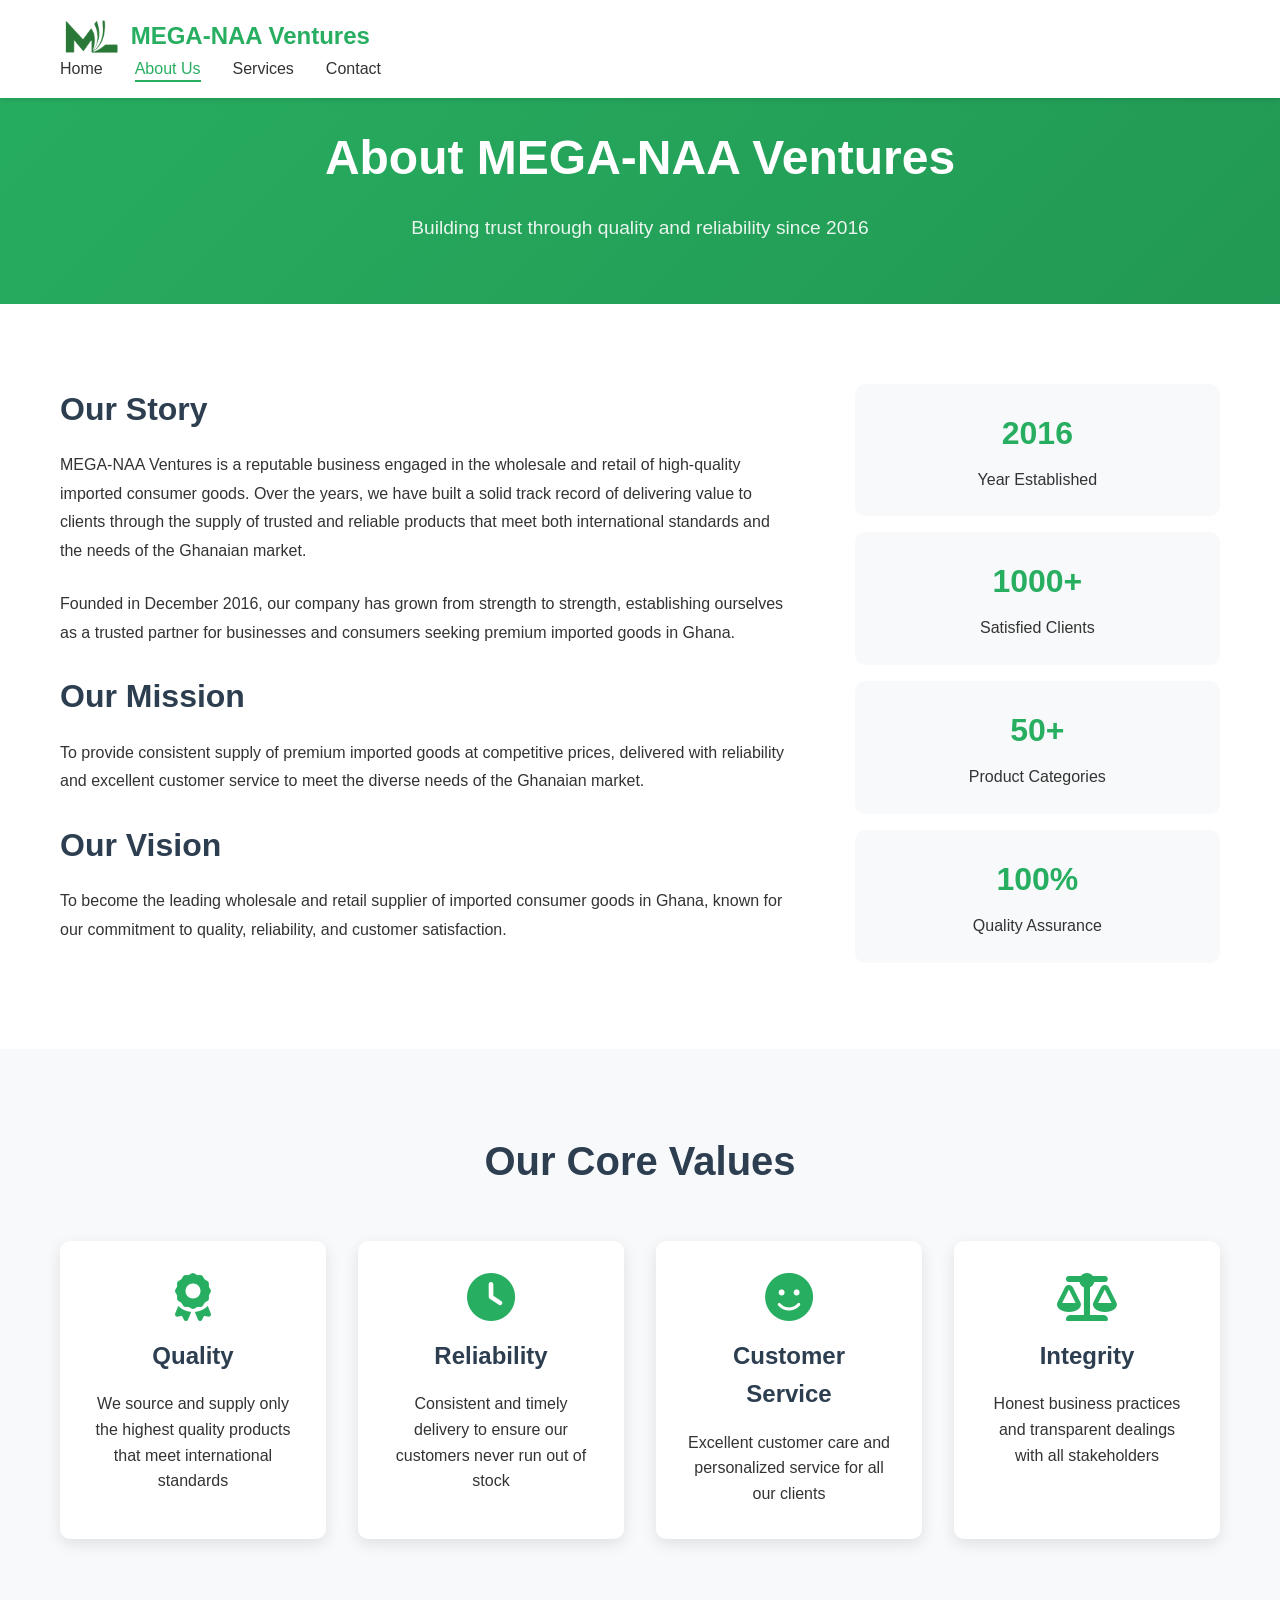
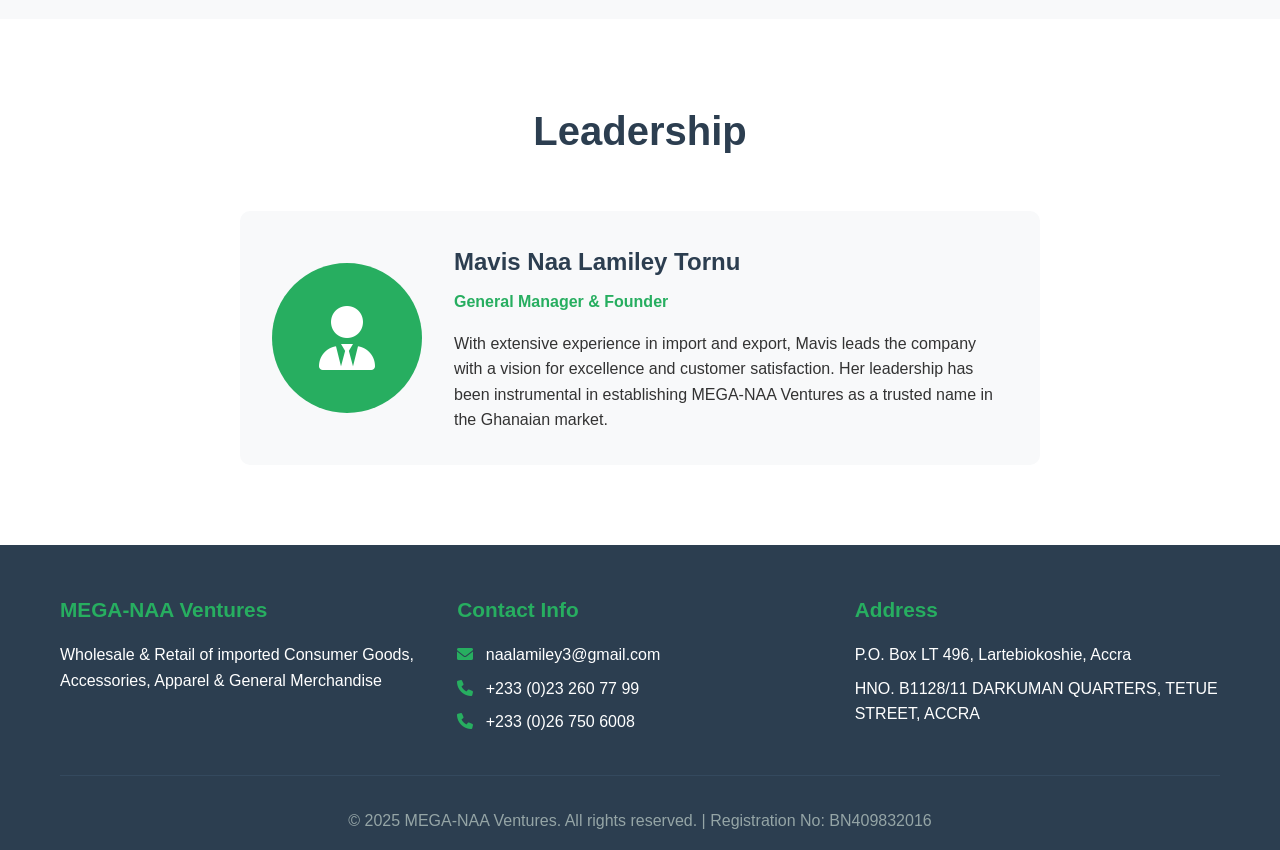
==== about.html @ e74fa1d3 "First commit" ====
<!DOCTYPE html>
<html lang="en">
<head>
    <meta charset="UTF-8">
    <meta name="viewport" content="width=device-width, initial-scale=1.0">
    <title>About Us - MEGA-NAA Ventures</title>
    <link rel="stylesheet" href="css/style.css">
    <link href="https://cdnjs.cloudflare.com/ajax/libs/font-awesome/6.0.0/css/all.min.css" rel="stylesheet">
</head>
<body>
    <header>
        <nav class="navbar">
            <div class="container">
                <div class="nav-brand">
                    <img src="assets/logo.png" alt="MEGA-NAA Ventures" class="logo">
                    <span class="brand-name">MEGA-NAA Ventures</span>
                </div>
                <ul class="nav-menu">
                    <li><a href="index.html">Home</a></li>
                    <li><a href="about.html" class="active">About Us</a></li>
                    <li><a href="services.html">Services</a></li>
                    <li><a href="contact.html">Contact</a></li>
                </ul>
                <div class="hamburger">
                    <span></span>
                    <span></span>
                    <span></span>
                </div>
            </div>
        </nav>
    </header>

    <main>
        <section class="page-header">
            <div class="container">
                <h1>About MEGA-NAA Ventures</h1>
                <p>Building trust through quality and reliability since 2016</p>
            </div>
        </section>

        <section class="about-content">
            <div class="container">
                <div class="about-grid">
                    <div class="about-text">
                        <h2>Our Story</h2>
                        <p>MEGA-NAA Ventures is a reputable business engaged in the wholesale and retail of high-quality imported consumer goods. Over the years, we have built a solid track record of delivering value to clients through the supply of trusted and reliable products that meet both international standards and the needs of the Ghanaian market.</p>
                        
                        <p>Founded in December 2016, our company has grown from strength to strength, establishing ourselves as a trusted partner for businesses and consumers seeking premium imported goods in Ghana.</p>

                        <h2>Our Mission</h2>
                        <p>To provide consistent supply of premium imported goods at competitive prices, delivered with reliability and excellent customer service to meet the diverse needs of the Ghanaian market.</p>

                        <h2>Our Vision</h2>
                        <p>To become the leading wholesale and retail supplier of imported consumer goods in Ghana, known for our commitment to quality, reliability, and customer satisfaction.</p>
                    </div>
                    
                    <div class="about-stats">
                        <div class="stat-card">
                            <h3>2016</h3>
                            <p>Year Established</p>
                        </div>
                        <div class="stat-card">
                            <h3>1000+</h3>
                            <p>Satisfied Clients</p>
                        </div>
                        <div class="stat-card">
                            <h3>50+</h3>
                            <p>Product Categories</p>
                        </div>
                        <div class="stat-card">
                            <h3>100%</h3>
                            <p>Quality Assurance</p>
                        </div>
                    </div>
                </div>
            </div>
        </section>

        <section class="values">
            <div class="container">
                <h2>Our Core Values</h2>
                <div class="values-grid">
                    <div class="value-card">
                        <i class="fas fa-award"></i>
                        <h3>Quality</h3>
                        <p>We source and supply only the highest quality products that meet international standards</p>
                    </div>
                    <div class="value-card">
                        <i class="fas fa-clock"></i>
                        <h3>Reliability</h3>
                        <p>Consistent and timely delivery to ensure our customers never run out of stock</p>
                    </div>
                    <div class="value-card">
                        <i class="fas fa-smile"></i>
                        <h3>Customer Service</h3>
                        <p>Excellent customer care and personalized service for all our clients</p>
                    </div>
                    <div class="value-card">
                        <i class="fas fa-balance-scale"></i>
                        <h3>Integrity</h3>
                        <p>Honest business practices and transparent dealings with all stakeholders</p>
                    </div>
                </div>
            </div>
        </section>

        <section class="leadership">
            <div class="container">
                <h2>Leadership</h2>
                <div class="leadership-card">
                    <div class="leader-image">
                        <i class="fas fa-user-tie"></i>
                    </div>
                    <div class="leader-info">
                        <h3>Mavis Naa Lamiley Tornu</h3>
                        <p class="position">General Manager & Founder</p>
                        <p>With extensive experience in import and export, Mavis leads the company with a vision for excellence and customer satisfaction. Her leadership has been instrumental in establishing MEGA-NAA Ventures as a trusted name in the Ghanaian market.</p>
                    </div>
                </div>
            </div>
        </section>
    </main>

    <footer>
        <div class="container">
            <div class="footer-content">
                <div class="footer-section">
                    <h3>MEGA-NAA Ventures</h3>
                    <p>Wholesale & Retail of imported Consumer Goods, Accessories, Apparel & General Merchandise</p>
                </div>
                <div class="footer-section">
                    <h3>Contact Info</h3>
                    <p><i class="fas fa-envelope"></i> naalamiley3@gmail.com</p>
                    <p><i class="fas fa-phone"></i> +233 (0)23 260 77 99</p>
                    <p><i class="fas fa-phone"></i> +233 (0)26 750 6008</p>
                </div>
                <div class="footer-section">
                    <h3>Address</h3>
                    <p>P.O. Box LT 496, Lartebiokoshie, Accra</p>
                    <p>HNO. B1128/11 DARKUMAN QUARTERS, TETUE STREET, ACCRA</p>
                </div>
            </div>
            <div class="footer-bottom">
                <p>&copy; 2025 MEGA-NAA Ventures. All rights reserved. | Registration No: BN409832016</p>
            </div>
        </div>
    </footer>

    <script src="js/script.js"></script>
</body>
</html>
---- css/style.css ----
/* Reset and Base Styles */
* {
    margin: 0;
    padding: 0;
    box-sizing: border-box;
}

body {
    font-family: 'Segoe UI', Tahoma, Geneva, Verdana, sans-serif;
    line-height: 1.6;
    color: #333;
    background-color: #f8f9fa;
}

.container {
    max-width: 1200px;
    margin: 0 auto;
    padding: 0 20px;
}

/* Header and Navigation */
header {
    background: #fff;
    box-shadow: 0 2px 5px rgba(0,0,0,0.1);
    position: fixed;
    width: 100%;
    top: 0;
    z-index: 1000;
}

.navbar {
    padding: 1rem 0;
}

.nav-brand {
    display: flex;
    align-items: center;
    gap: 10px;
}

.logo {
    height: 40px;
    width: auto;
}

.brand-name {
    font-size: 1.5rem;
    font-weight: bold;
    color: #27ae60;
}

.nav-menu {
    display: flex;
    list-style: none;
    gap: 2rem;
    align-items: center;
}

.nav-menu a {
    text-decoration: none;
    color: #333;
    font-weight: 500;
    transition: color 0.3s;
    position: relative;
}

.nav-menu a:hover,
.nav-menu a.active {
    color: #27ae60;
}

.nav-menu a.active::after {
    content: '';
    position: absolute;
    bottom: -5px;
    left: 0;
    width: 100%;
    height: 2px;
    background: #27ae60;
}

.hamburger {
    display: none;
    flex-direction: column;
    cursor: pointer;
}

.hamburger span {
    width: 25px;
    height: 3px;
    background: #333;
    margin: 3px 0;
    transition: 0.3s;
}

/* Hero Section */
.hero {
    background: linear-gradient(135deg, #27ae60 0%, #229954 100%);
    color: white;
    padding: 120px 0 80px;
    text-align: center;
}

.hero h1 {
    font-size: 3rem;
    margin-bottom: 1rem;
    animation: fadeInUp 1s ease-out;
}

.hero p {
    font-size: 1.2rem;
    margin-bottom: 2rem;
    animation: fadeInUp 1s ease-out 0.2s;
    opacity: 0;
    animation-fill-mode: forwards;
}

.hero-buttons {
    display: flex;
    gap: 1rem;
    justify-content: center;
    animation: fadeInUp 1s ease-out 0.4s;
    opacity: 0;
    animation-fill-mode: forwards;
}

/* Buttons */
.btn {
    padding: 12px 24px;
    border: none;
    border-radius: 50px;
    text-decoration: none;
    font-weight: 600;
    cursor: pointer;
    transition: all 0.3s;
    display: inline-block;
}

.btn-primary {
    background: #27ae60;
    color: white;
}

.btn-primary:hover {
    background: #229954;
    transform: translateY(-2px);
    box-shadow: 0 5px 15px rgba(39, 174, 96, 0.3);
}

.btn-secondary {
    background: transparent;
    color: white;
    border: 2px solid white;
}

.btn-secondary:hover {
    background: white;
    color: #333;
    transform: translateY(-2px);
}

.btn-outline {
    background: transparent;
    color: #27ae60;
    border: 2px solid #27ae60;
}

.btn-outline:hover {
    background: #27ae60;
    color: white;
}

.btn-large {
    padding: 15px 30px;
    font-size: 1.1rem;
}

/* Features Section */
.features {
    padding: 80px 0;
    background: white;
}

.features h2 {
    text-align: center;
    font-size: 2.5rem;
    margin-bottom: 3rem;
    color: #2c3e50;
}

.features-grid {
    display: grid;
    grid-template-columns: repeat(auto-fit, minmax(250px, 1fr));
    gap: 2rem;
}

.feature-card {
    text-align: center;
    padding: 2rem;
    border-radius: 10px;
    background: #f8f9fa;
    transition: transform 0.3s;
}

.feature-card:hover {
    transform: translateY(-10px);
}

.feature-card i {
    font-size: 3rem;
    color: #27ae60;
    margin-bottom: 1rem;
}

.feature-card h3 {
    font-size: 1.5rem;
    margin-bottom: 1rem;
    color: #2c3e50;
}

/* Products Section */
.products {
    padding: 80px 0;
    background: #f8f9fa;
}

.products h2 {
    text-align: center;
    font-size: 2.5rem;
    margin-bottom: 3rem;
    color: #2c3e50;
}

.products-grid {
    display: grid;
    grid-template-columns: repeat(auto-fit, minmax(300px, 1fr));
    gap: 2rem;
}

.product-card {
    background: white;
    border-radius: 10px;
    padding: 2rem;
    text-align: center;
    box-shadow: 0 5px 15px rgba(0,0,0,0.1);
    transition: transform 0.3s;
}

.product-card:hover {
    transform: translateY(-5px);
}

.product-image {
    height: 100px;
    display: flex;
    align-items: center;
    justify-content: center;
    margin-bottom: 1rem;
}

.product-image i {
    font-size: 4rem;
    color: #27ae60;
}

.product-card h3 {
    font-size: 1.5rem;
    margin-bottom: 1rem;
    color: #2c3e50;
}

/* CTA Section */
.cta {
    background: linear-gradient(135deg, #27ae60 0%, #229954 100%);
    color: white;
    padding: 80px 0;
    text-align: center;
}

.cta h2 {
    font-size: 2.5rem;
    margin-bottom: 1rem;
}

.cta p {
    font-size: 1.2rem;
    margin-bottom: 2rem;
}

/* Page Header */
.page-header {
    background: linear-gradient(135deg, #27ae60 0%, #229954 100%);
    color: white;
    padding: 120px 0 60px;
    text-align: center;
}

.page-header h1 {
    font-size: 3rem;
    margin-bottom: 1rem;
}

.page-header p {
    font-size: 1.2rem;
    opacity: 0.9;
}

/* About Page */
.about-content {
    padding: 80px 0;
    background: white;
}

.about-grid {
    display: grid;
    grid-template-columns: 2fr 1fr;
    gap: 4rem;
    align-items: start;
}

.about-text h2 {
    font-size: 2rem;
    margin-bottom: 1rem;
    color: #2c3e50;
}

.about-text p {
    margin-bottom: 1.5rem;
    line-height: 1.8;
}

.about-stats {
    display: grid;
    grid-template-columns: 1fr;
    gap: 1rem;
}

.stat-card {
    background: #f8f9fa;
    padding: 1.5rem;
    border-radius: 10px;
    text-align: center;
}

.stat-card h3 {
    font-size: 2rem;
    color: #27ae60;
    margin-bottom: 0.5rem;
}

/* Values Section */
.values {
    padding: 80px 0;
    background: #f8f9fa;
}

.values h2 {
    text-align: center;
    font-size: 2.5rem;
    margin-bottom: 3rem;
    color: #2c3e50;
}

.values-grid {
    display: grid;
    grid-template-columns: repeat(auto-fit, minmax(250px, 1fr));
    gap: 2rem;
}

.value-card {
    background: white;
    padding: 2rem;
    border-radius: 10px;
    text-align: center;
    box-shadow: 0 5px 15px rgba(0,0,0,0.1);
}

.value-card i {
    font-size: 3rem;
    color: #27ae60;
    margin-bottom: 1rem;
}

.value-card h3 {
    font-size: 1.5rem;
    margin-bottom: 1rem;
    color: #2c3e50;
}

/* Leadership Section */
.leadership {
    padding: 80px 0;
    background: white;
}

.leadership h2 {
    text-align: center;
    font-size: 2.5rem;
    margin-bottom: 3rem;
    color: #2c3e50;
}

.leadership-card {
    display: flex;
    gap: 2rem;
    align-items: center;
    max-width: 800px;
    margin: 0 auto;
    background: #f8f9fa;
    padding: 2rem;
    border-radius: 10px;
}

.leader-image {
    width: 150px;
    height: 150px;
    background: #27ae60;
    border-radius: 50%;
    display: flex;
    align-items: center;
    justify-content: center;
    flex-shrink: 0;
}

.leader-image i {
    font-size: 4rem;
    color: white;
}

.leader-info h3 {
    font-size: 1.5rem;
    margin-bottom: 0.5rem;
    color: #2c3e50;
}

.position {
    color: #27ae60;
    font-weight: 600;
    margin-bottom: 1rem;
}

/* Services Page */
.services-content {
    padding: 80px 0;
    background: white;
}

.services-grid {
    display: grid;
    grid-template-columns: repeat(auto-fit, minmax(350px, 1fr));
    gap: 2rem;
}

.service-card {
    background: #f8f9fa;
    padding: 2rem;
    border-radius: 10px;
    transition: transform 0.3s;
}

.service-card:hover {
    transform: translateY(-5px);
}

.service-icon {
    width: 80px;
    height: 80px;
    background: #27ae60;
    border-radius: 50%;
    display: flex;
    align-items: center;
    justify-content: center;
    margin-bottom: 1.5rem;
}

.service-icon i {
    font-size: 2rem;
    color: white;
}

.service-card h3 {
    font-size: 1.5rem;
    margin-bottom: 1rem;
    color: #2c3e50;
}

.service-card ul {
    list-style: none;
    margin-top: 1rem;
}

.service-card ul li {
    padding: 0.5rem 0;
    padding-left: 1.5rem;
    position: relative;
}

.service-card ul li::before {
    content: '✓';
    position: absolute;
    left: 0;
    color: #27ae60;
    font-weight: bold;
}

/* Specialty Products */
.specialty-products {
    padding: 80px 0;
    background: #f8f9fa;
}

.specialty-products h2 {
    text-align: center;
    font-size: 2.5rem;
    margin-bottom: 3rem;
    color: #2c3e50;
}

.products-showcase {
    display: grid;
    grid-template-columns: repeat(auto-fit, minmax(250px, 1fr));
    gap: 2rem;
}

.product-category {
    background: white;
    padding: 2rem;
    border-radius: 10px;
    text-align: center;
    box-shadow: 0 5px 15px rgba(0,0,0,0.1);
}

.category-icon {
    width: 80px;
    height: 80px;
    background: #27ae60;
    border-radius: 50%;
    display: flex;
    align-items: center;
    justify-content: center;
    margin: 0 auto 1.5rem;
}

.category-icon i {
    font-size: 2rem;
    color: white;
}

.product-category h3 {
    font-size: 1.5rem;
    margin-bottom: 1rem;
    color: #2c3e50;
}

/* Industries Section */
.industries {
    padding: 80px 0;
    background: white;
}

.industries h2 {
    text-align: center;
    font-size: 2.5rem;
    margin-bottom: 3rem;
    color: #2c3e50;
}

.industries-grid {
    display: grid;
    grid-template-columns: repeat(auto-fit, minmax(200px, 1fr));
    gap: 2rem;
}

.industry-item {
    text-align: center;
    padding: 2rem;
    background: #f8f9fa;
    border-radius: 10px;
    transition: transform 0.3s;
}

.industry-item:hover {
    transform: translateY(-5px);
}

.industry-item i {
    font-size: 3rem;
    color: #27ae60;
    margin-bottom: 1rem;
}

.industry-item h3 {
    font-size: 1.3rem;
    margin-bottom: 0.5rem;
    color: #2c3e50;
}

/* Contact Page */
.contact-content {
    padding: 80px 0;
    background: white;
}

.contact-grid {
    display: grid;
    grid-template-columns: 1fr 1fr;
    gap: 4rem;
}

.contact-info h2 {
    font-size: 2rem;
    margin-bottom: 1rem;
    color: #2c3e50;
}

.contact-item {
    display: flex;
    gap: 1rem;
    margin-bottom: 2rem;
    align-items: flex-start;
}

.contact-item i {
    font-size: 1.5rem;
    color: #27ae60;
    margin-top: 0.5rem;
    width: 30px;
}

.contact-item h3 {
    font-size: 1.2rem;
    margin-bottom: 0.5rem;
    color: #2c3e50;
}

.contact-form {
    background: #f8f9fa;
    padding: 2rem;
    border-radius: 10px;
}

.contact-form h2 {
    font-size: 2rem;
    margin-bottom: 1.5rem;
    color: #2c3e50;
}

.form-group {
    margin-bottom: 1.5rem;
}

.form-group label {
    display: block;
    margin-bottom: 0.5rem;
    font-weight: 600;
    color: #2c3e50;
}

.form-group input,
.form-group select,
.form-group textarea {
    width: 100%;
    padding: 12px;
    border: 1px solid #ddd;
    border-radius: 5px;
    font-size: 1rem;
    transition: border-color 0.3s;
}

.form-group input:focus,
.form-group select:focus,
.form-group textarea:focus {
    outline: none;
    border-color: #27ae60;
}

.form-group textarea {
    resize: vertical;
}

/* Map Section */
.map-section {
    padding: 80px 0;
    background: #f8f9fa;
}

.map-section h2 {
    text-align: center;
    font-size: 2.5rem;
    margin-bottom: 3rem;
    color: #2c3e50;
}

.map-placeholder {
    text-align: center;
    padding: 3rem;
    background: white;
    border-radius: 10px;
    box-shadow: 0 5px 15px rgba(0,0,0,0.1);
}

.map-placeholder i {
    font-size: 4rem;
    color: #27ae60;
    margin-bottom: 1rem;
}

/* Quick Response Section */
.quick-response {
    padding: 80px 0;
    background: white;
}

.response-card {
    text-align: center;
    max-width: 800px;
    margin: 0 auto;
    padding: 3rem;
    background: linear-gradient(135deg, #667eea 0%, #764ba2 100%);
    color: white;
    border-radius: 15px;
}

.response-card i {
    font-size: 4rem;
    margin-bottom: 1rem;
}

.response-card h2 {
    font-size: 2rem;
    margin-bottom: 1rem;
}

.response-stats {
    display: flex;
    justify-content: center;
    gap: 2rem;
    margin-top: 2rem;
}

.response-stats .stat {
    text-align: center;
}

.response-stats .stat h3 {
    font-size: 2rem;
    margin-bottom: 0.5rem;
}

/* Footer */
footer {
    background: #2c3e50;
    color: white;
    padding: 3rem 0 1rem;
}

.footer-content {
    display: grid;
    grid-template-columns: repeat(auto-fit, minmax(250px, 1fr));
    gap: 2rem;
    margin-bottom: 2rem;
}

.footer-section h3 {
    font-size: 1.3rem;
    margin-bottom: 1rem;
    color: #27ae60;
}

.footer-section p {
    margin-bottom: 0.5rem;
}

.footer-section i {
    margin-right: 0.5rem;
    color: #27ae60;
}

.footer-bottom {
    text-align: center;
    padding-top: 2rem;
    border-top: 1px solid #34495e;
    color: #95a5a6;
}

/* Animations */
@keyframes fadeInUp {
    from {
        opacity: 0;
        transform: translateY(30px);
    }
    to {
        opacity: 1;
        transform: translateY(0);
    }
}

/* Responsive Design */
@media (max-width: 768px) {
    .hamburger {
        display: flex;
    }

    .nav-menu {
        position: fixed;
        left: -100%;
        top: 70px;
        flex-direction: column;
        background-color: white;
        width: 100%;
        text-align: center;
        transition: 0.3s;
        box-shadow: 0 10px 27px rgba(0,0,0,0.05);
        padding: 2rem 0;
    }

    .nav-menu.active {
        left: 0;
    }

    .hamburger.active span:nth-child(2) {
        opacity: 0;
    }

    .hamburger.active span:nth-child(1) {
        transform: translateY(8px) rotate(45deg);
    }

    .hamburger.active span:nth-child(3) {
        transform: translateY(-8px) rotate(-45deg);
    }

    .hero h1 {
        font-size: 2rem;
    }

    .hero p {
        font-size: 1rem;
    }

    .hero-buttons {
        flex-direction: column;
        align-items: center;
    }

    .about-grid {
        grid-template-columns: 1fr;
        gap: 2rem;
    }

    .contact-grid {
        grid-template-columns: 1fr;
        gap: 2rem;
    }

    .leadership-card {
        flex-direction: column;
        text-align: center;
    }

    .services-grid {
        grid-template-columns: 1fr;
    }

    .response-stats {
        flex-direction: column;
        gap: 1rem;
    }

    .page-header h1 {
        font-size: 2rem;
    }

    .features h2,
    .products h2,
    .values h2,
    .leadership h2,
    .specialty-products h2,
    .industries h2,
    .map-section h2 {
        font-size: 2rem;
    }
}

@media (max-width: 480px) {
    .container {
        padding: 0 15px;
    }

    .hero {
        padding: 100px 0 60px;
    }

    .page-header {
        padding: 100px 0 40px;
    }

    .features,
    .products,
    .about-content,
    .values,
    .leadership,
    .services-content,
    .specialty-products,
    .industries,
    .contact-content,
    .map-section,
    .quick-response {
        padding: 60px 0;
    }

    .cta {
        padding: 60px 0;
    }

    .footer-content {
        grid-template-columns: 1fr;
    }
}
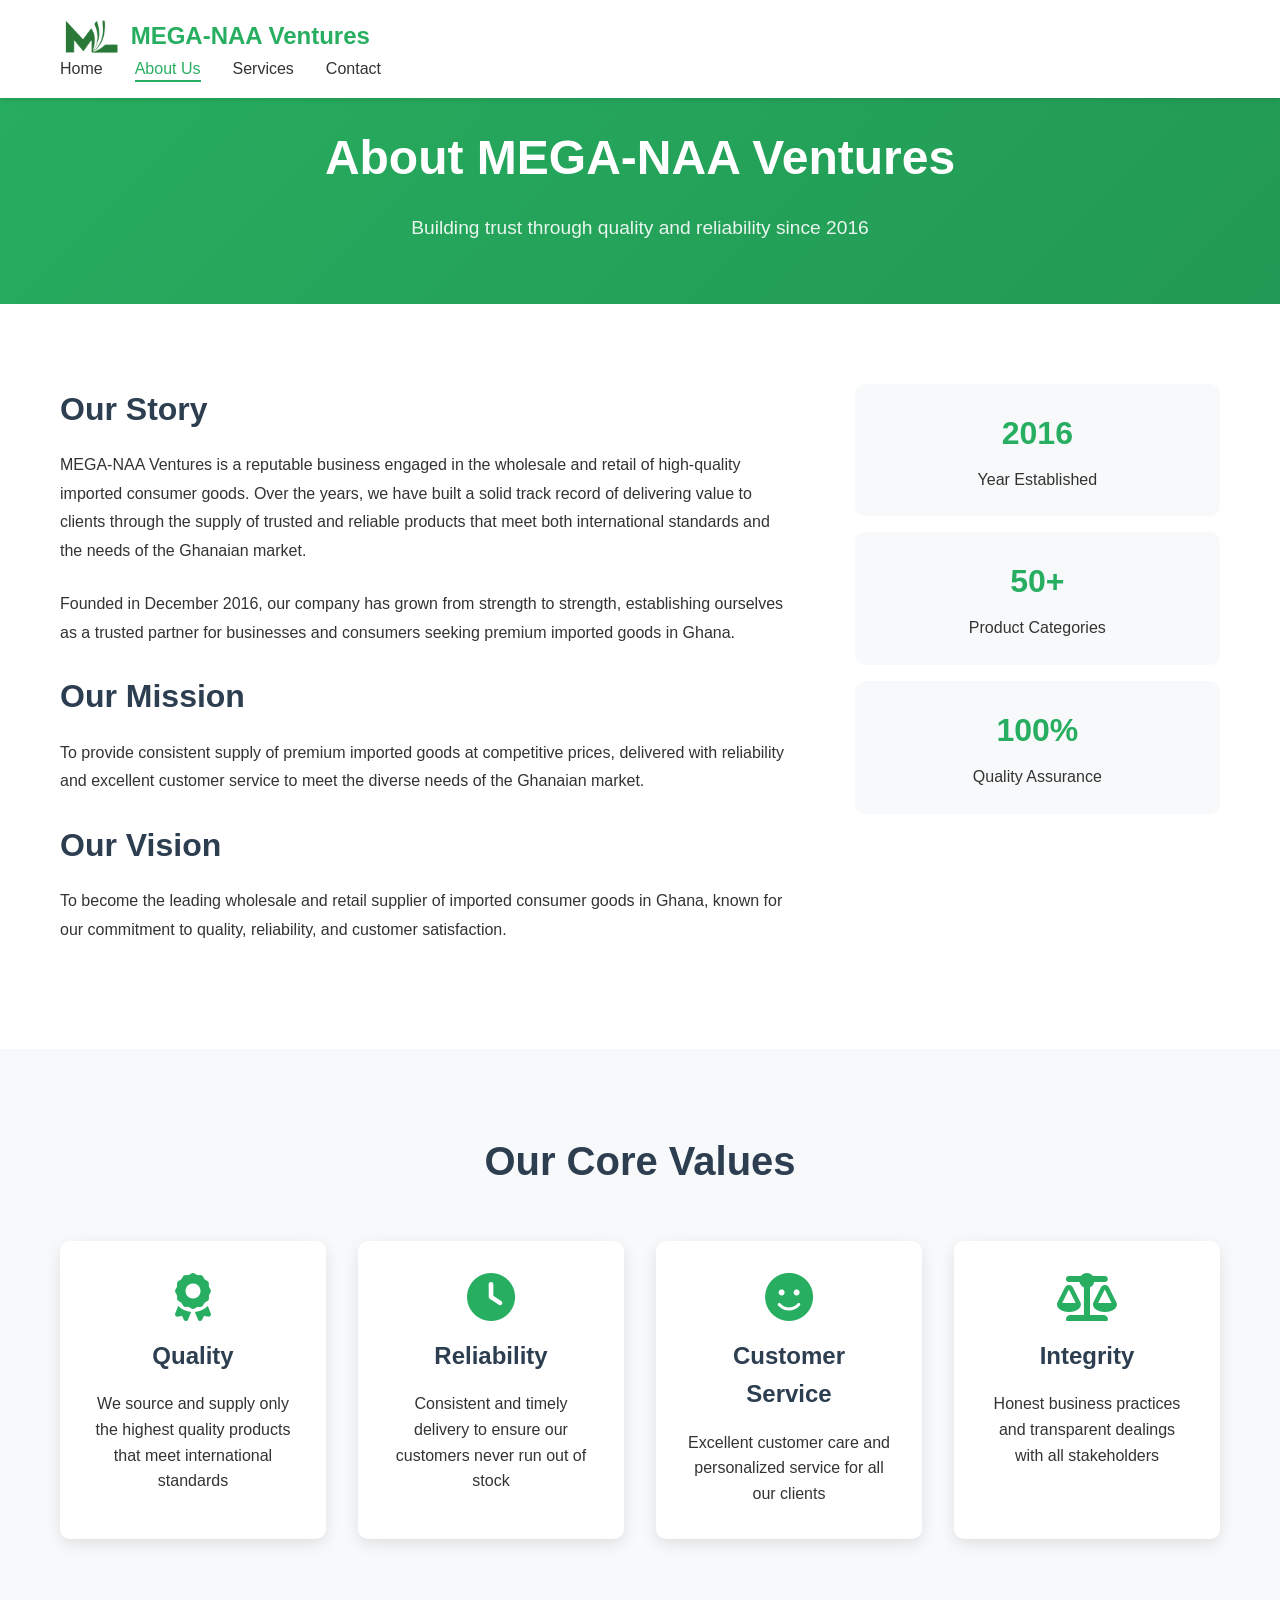
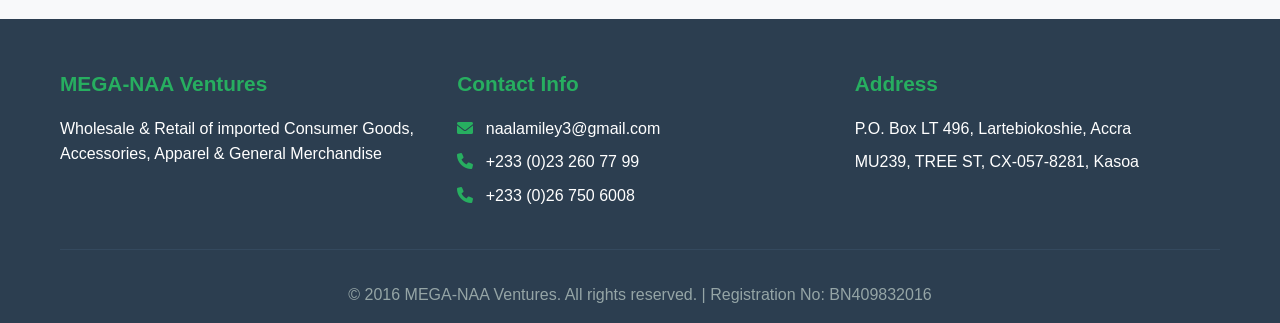
==== commit 5667cff0: "Update MEGA-NAA Ventures website with enhanced product display - Enhanced premium products section w" ====
--- a/about.html
+++ b/about.html
@@ -60,10 +60,6 @@
                             <p>Year Established</p>
                         </div>
                         <div class="stat-card">
-                            <h3>1000+</h3>
-                            <p>Satisfied Clients</p>
-                        </div>
-                        <div class="stat-card">
                             <h3>50+</h3>
                             <p>Product Categories</p>
                         </div>
@@ -103,22 +99,6 @@
                 </div>
             </div>
         </section>
-
-        <section class="leadership">
-            <div class="container">
-                <h2>Leadership</h2>
-                <div class="leadership-card">
-                    <div class="leader-image">
-                        <i class="fas fa-user-tie"></i>
-                    </div>
-                    <div class="leader-info">
-                        <h3>Mavis Naa Lamiley Tornu</h3>
-                        <p class="position">General Manager & Founder</p>
-                        <p>With extensive experience in import and export, Mavis leads the company with a vision for excellence and customer satisfaction. Her leadership has been instrumental in establishing MEGA-NAA Ventures as a trusted name in the Ghanaian market.</p>
-                    </div>
-                </div>
-            </div>
-        </section>
     </main>
 
     <footer>
@@ -137,11 +117,11 @@
                 <div class="footer-section">
                     <h3>Address</h3>
                     <p>P.O. Box LT 496, Lartebiokoshie, Accra</p>
-                    <p>HNO. B1128/11 DARKUMAN QUARTERS, TETUE STREET, ACCRA</p>
+                    <p>MU239, TREE ST, CX-057-8281, Kasoa</p>
                 </div>
             </div>
             <div class="footer-bottom">
-                <p>&copy; 2025 MEGA-NAA Ventures. All rights reserved. | Registration No: BN409832016</p>
+                <p>&copy; 2016 MEGA-NAA Ventures. All rights reserved. | Registration No: BN409832016</p>
             </div>
         </div>
     </footer>
--- a/css/style.css
+++ b/css/style.css
@@ -95,10 +95,29 @@
 
 /* Hero Section */
 .hero {
-    background: linear-gradient(135deg, #27ae60 0%, #229954 100%);
+    position: relative;
+    background-image: url(../assets/whole_stock.png);
+    background-size: cover;
+    background-position: center;
     color: white;
     padding: 120px 0 80px;
     text-align: center;
+}
+
+/* THIS is your overlay */
+.hero::before {
+    content: "";
+    position: absolute;
+    inset: 0;
+    background: linear-gradient(135deg, #27ae60 0%, #229954 50%);
+    opacity: 0.9;
+    z-index: 1;
+}
+
+/* Make content stay above overlay */
+.hero-content {
+    position: relative;
+    z-index: 2;
 }
 
 .hero h1 {
@@ -170,6 +189,61 @@
     color: white;
 }
 
+.info-item a {
+    color: #27ae60;
+    text-decoration: none;
+    transition: color 0.3s ease;
+}
+
+.info-item a:hover {
+    color: #229954;
+    text-decoration: underline;
+}
+
+.whatsapp-link {
+    color: #25D366 !important;
+    font-weight: 600;
+    text-decoration: none;
+    transition: all 0.3s ease;
+    display: inline-flex;
+    align-items: center;
+    gap: 5px;
+}
+
+.whatsapp-link:hover {
+    color: #128C7E !important;
+    text-decoration: none;
+    transform: translateY(-1px);
+}
+
+.whatsapp-link::before {
+    content: ' WhatsApp';
+    font-size: 0.9em;
+    opacity: 0.8;
+}
+
+.phone-link {
+    color: #2c3e50 !important;
+    font-weight: 600;
+    text-decoration: none;
+    transition: all 0.3s ease;
+    display: inline-flex;
+    align-items: center;
+    gap: 5px;
+}
+
+.phone-link:hover {
+    color: #34495e !important;
+    text-decoration: none;
+    transform: translateY(-1px);
+}
+
+.phone-link::before {
+    content: ' Tel:';
+    font-size: 0.9em;
+    opacity: 0.8;
+}
+
 .btn-large {
     padding: 15px 30px;
     font-size: 1.1rem;
@@ -218,55 +292,166 @@
     color: #2c3e50;
 }
 
-/* Products Section */
-.products {
-    padding: 80px 0;
-    background: #f8f9fa;
-}
-
-.products h2 {
+/* Individual Products Section */
+.individual-products {
+    padding: 120px 0;
+    background: linear-gradient(135deg, #f8f9fa 0%, #e8f5e8 100%);
+    position: relative;
+    overflow: hidden;
+    min-height: 100vh;
+    height: auto;
+}
+
+.individual-products h2 {
     text-align: center;
     font-size: 2.5rem;
     margin-bottom: 3rem;
     color: #2c3e50;
-}
-
-.products-grid {
-    display: grid;
-    grid-template-columns: repeat(auto-fit, minmax(300px, 1fr));
-    gap: 2rem;
-}
-
-.product-card {
-    background: white;
-    border-radius: 10px;
-    padding: 2rem;
-    text-align: center;
-    box-shadow: 0 5px 15px rgba(0,0,0,0.1);
-    transition: transform 0.3s;
-}
-
-.product-card:hover {
-    transform: translateY(-5px);
-}
-
-.product-image {
-    height: 100px;
-    display: flex;
-    align-items: center;
-    justify-content: center;
-    margin-bottom: 1rem;
-}
-
-.product-image i {
-    font-size: 4rem;
-    color: #27ae60;
-}
-
-.product-card h3 {
-    font-size: 1.5rem;
-    margin-bottom: 1rem;
-    color: #2c3e50;
+    position: relative;
+    z-index: 5;
+}
+
+.scattered-img {
+    position: absolute;
+    cursor: pointer;
+    transition: all 0.4s cubic-bezier(0.4, 0, 0.2, 1);
+    z-index: 10;
+}
+
+.scattered-img .img-wrapper {
+    display: inline-block;
+    padding: 15px;
+    overflow: hidden;
+    border-radius: 12px;
+    filter: drop-shadow(0 8px 25px rgba(0,0,0,0.15));
+    backdrop-filter: blur(3px);
+    -webkit-backdrop-filter: blur(3px);
+    background: rgba(255, 255, 255, 0.15);
+    border: 1px solid rgba(255, 255, 255, 0.25);
+}
+
+.scattered-img img {
+    display: block;
+    width: auto;
+    height: auto;
+    max-width: 300px;
+    max-height: 300px;
+    border-radius: 12px;
+}
+
+.scattered-img:hover {
+    transform: scale(1.08) translateY(-8px) rotate(0deg) !important;
+    filter: drop-shadow(0 12px 35px rgba(0,0,0,0.25));
+    backdrop-filter: blur(6px);
+    -webkit-backdrop-filter: blur(6px);
+    background: rgba(255, 255, 255, 0.25);
+    border: 1px solid rgba(255, 255, 255, 0.35);
+    z-index: 10;
+}
+
+/* Haphazard positioning for each image */
+.img-1 {
+    top: 120px;
+    left: 5%;
+    width: 180px;
+    height: 220px;
+    transform: rotate(-10deg);
+    z-index: 1;
+}
+
+.img-2 {
+    top: 150px;
+    right: 8%;
+    width: 200px;
+    height: 180px;
+    transform: rotate(6deg);
+    z-index: 1;
+}
+
+.img-3 {
+    top: 210px;
+    left: 20%;
+    width: 210px;
+    height: 190px;
+    transform: rotate(-2deg);
+    z-index: 1;
+}
+
+.img-4 {
+    top: 110px;
+    left: 40%;
+    width: 190px;
+    height: 200px;
+    transform: rotate(12deg);
+    z-index: 1;
+}
+
+.img-5 {
+    bottom: 100px;
+    right: 5%;
+    width: 200px;
+    height: 180px;
+    transform: rotate(-6deg);
+    z-index: 1;
+}
+
+.img-6 {
+    bottom: 120px;
+    left: 12%;
+    width: 180px;
+    height: 190px;
+    transform: rotate(4deg);
+    z-index: 1;
+}
+
+.img-7 {
+    top: 250px;
+    right: 18%;
+    width: 190px;
+    height: 170px;
+    transform: rotate(-12deg);
+    z-index: 1;
+}
+
+.img-8 {
+    bottom: 60px;
+    left: 30%;
+    width: 210px;
+    height: 180px;
+    transform: rotate(8deg);
+    z-index: 1;
+}
+
+
+
+/* Floating background elements */
+.individual-products::before {
+    content: '';
+    position: absolute;
+    top: -50px;
+    left: -50px;
+    width: 200px;
+    height: 200px;
+    background: radial-gradient(circle, rgba(39, 174, 96, 0.1) 0%, transparent 70%);
+    border-radius: 50%;
+    animation: float 6s ease-in-out infinite;
+}
+
+.individual-products::after {
+    content: '';
+    position: absolute;
+    bottom: -30px;
+    right: -30px;
+    width: 150px;
+    height: 150px;
+    background: radial-gradient(circle, rgba(46, 204, 113, 0.1) 0%, transparent 70%);
+    border-radius: 50%;
+    animation: float 8s ease-in-out infinite reverse;
+}
+
+@keyframes float {
+    0%, 100% { transform: translateY(0px) rotate(0deg); }
+    50% { transform: translateY(-20px) rotate(180deg); }
 }
 
 /* CTA Section */
@@ -539,11 +724,25 @@
     align-items: center;
     justify-content: center;
     margin: 0 auto 1.5rem;
+    overflow: hidden;
+    position: relative;
 }
 
 .category-icon i {
     font-size: 2rem;
     color: white;
+}
+
+.category-img {
+    width: 100%;
+    height: 100%;
+    object-fit: cover;
+    border-radius: 50%;
+    transition: transform 0.3s ease;
+}
+
+.category-img:hover {
+    transform: scale(1.1);
 }
 
 .product-category h3 {
@@ -691,18 +890,35 @@
     color: #2c3e50;
 }
 
-.map-placeholder {
-    text-align: center;
-    padding: 3rem;
+.map-container {
     background: white;
     border-radius: 10px;
-    box-shadow: 0 5px 15px rgba(0,0,0,0.1);
-}
-
-.map-placeholder i {
-    font-size: 4rem;
+    overflow: hidden;
+    box-shadow: 0 10px 30px rgba(0,0,0,0.1);
+    margin-bottom: 2rem;
+}
+
+.map-container iframe {
+    width: 100%;
+    height: 450px;
+    border: none;
+}
+
+.map-info {
+    text-align: center;
+    padding: 1.5rem;
+    background: #f8f9fa;
+    border-radius: 10px;
+    margin-top: 1rem;
+}
+
+.map-info p {
+    margin-bottom: 0.5rem;
+    color: #2c3e50;
+}
+
+.map-info strong {
     color: #27ae60;
-    margin-bottom: 1rem;
 }
 
 /* Quick Response Section */
@@ -745,6 +961,49 @@
 .response-stats .stat h3 {
     font-size: 2rem;
     margin-bottom: 0.5rem;
+}
+
+/* Floating WhatsApp Button */
+.whatsapp-float {
+    position: fixed;
+    bottom: 25px;
+    right: 25px;
+    width: 60px;
+    height: 60px;
+    background: #25D366;
+    color: white;
+    border-radius: 50%;
+    display: flex;
+    align-items: center;
+    justify-content: center;
+    font-size: 30px;
+    text-decoration: none;
+    box-shadow: 0 4px 12px rgba(37, 211, 102, 0.4);
+    transition: all 0.3s ease;
+    z-index: 1000;
+    animation: whatsapp-pulse 2s infinite;
+}
+
+.whatsapp-float:hover {
+    transform: scale(1.1);
+    box-shadow: 0 6px 20px rgba(37, 211, 102, 0.6);
+    background: #128C7E;
+}
+
+.whatsapp-float:active {
+    transform: scale(0.95);
+}
+
+@keyframes whatsapp-pulse {
+    0% {
+        box-shadow: 0 4px 12px rgba(37, 211, 102, 0.4);
+    }
+    50% {
+        box-shadow: 0 4px 20px rgba(37, 211, 102, 0.6);
+    }
+    100% {
+        box-shadow: 0 4px 12px rgba(37, 211, 102, 0.4);
+    }
 }
 
 /* Footer */
@@ -872,7 +1131,6 @@
     }
 
     .features h2,
-    .products h2,
     .values h2,
     .leadership h2,
     .specialty-products h2,
@@ -880,6 +1138,112 @@
     .map-section h2 {
         font-size: 2rem;
     }
+
+    /* Individual Products Mobile Styles */
+    .individual-products {
+        padding: 60px 0;
+        min-height: auto;
+        overflow: hidden;
+    }
+
+    .individual-products h2 {
+        font-size: 2rem;
+        margin-bottom: 2rem;
+    }
+
+    /* Mobile Slideshow Container */
+    .mobile-slideshow {
+        position: relative;
+        width: 100%;
+        max-width: 400px;
+        height: 250px;
+        margin: 20px auto;
+        overflow: hidden;
+        border-radius: 15px;
+        background: linear-gradient(135deg, #f8f9fa 0%, #e8f5e8 100%);
+    }
+
+    .slideshow-track {
+        position: absolute;
+        width: 100%;
+        height: 100%;
+        display: flex;
+        flex-direction: column;
+        transition: transform 0.5s ease-in-out;
+    }
+
+    .slide-item {
+        position: absolute;
+        width: 90%;
+        height: 200px;
+        left: 5%;
+        top: 25px;
+        opacity: 0;
+        transform: translateY(100%);
+        transition: all 0.5s ease-in-out;
+        border-radius: 12px;
+        overflow: hidden;
+        box-shadow: 0 8px 25px rgba(0,0,0,0.15);
+        backdrop-filter: blur(3px);
+        -webkit-backdrop-filter: blur(3px);
+        background: rgba(255, 255, 255, 0.15);
+        border: 1px solid rgba(255, 255, 255, 0.25);
+    }
+
+    .slide-item.active {
+        opacity: 1;
+        transform: translateY(0);
+    }
+
+    .img-wrapper {
+        display: inline-block;
+        padding: 15px;
+        overflow: hidden;
+        border-radius: 12px;
+        filter: drop-shadow(0 8px 25px rgba(0,0,0,0.15));
+        backdrop-filter: blur(3px);
+        -webkit-backdrop-filter: blur(3px);
+        background: rgba(255, 255, 255, 0.15);
+        border: 1px solid rgba(255, 255, 255, 0.25);
+    }
+
+    .slide-item img {
+        display: block;
+        width: 80vw;
+        height: 100%;
+        border-radius: 12px;
+    }
+
+    /* Hide scattered images on mobile */
+    .scattered-img {
+        display: none !important;
+    }
+
+    /* Slideshow Navigation Dots */
+    .slideshow-dots {
+        position: absolute;
+        bottom: 10px;
+        left: 50%;
+        transform: translateX(-50%);
+        display: flex;
+        gap: 8px;
+        z-index: 10;
+    }
+
+    .dot {
+        width: 8px;
+        height: 8px;
+        border-radius: 50%;
+        background: rgba(255, 255, 255, 0.5);
+        cursor: pointer;
+        transition: all 0.3s ease;
+    }
+
+    .dot.active {
+        background: #27ae60;
+        width: 20px;
+        border-radius: 4px;
+    }
 }
 
 @media (max-width: 480px) {
@@ -896,7 +1260,6 @@
     }
 
     .features,
-    .products,
     .about-content,
     .values,
     .leadership,
@@ -904,11 +1267,22 @@
     .specialty-products,
     .industries,
     .contact-content,
-    .map-section,
     .quick-response {
         padding: 60px 0;
     }
 
+    .map-section {
+        padding: 40px 0;
+    }
+
+    .map-container iframe {
+        height: 300px;
+    }
+
+    .map-info {
+        padding: 1rem;
+    }
+
     .cta {
         padding: 60px 0;
     }
@@ -916,4 +1290,13 @@
     .footer-content {
         grid-template-columns: 1fr;
     }
-}
+
+    /* WhatsApp Button Mobile */
+    .whatsapp-float {
+        width: 50px;
+        height: 50px;
+        font-size: 24px;
+        bottom: 20px;
+        right: 20px;
+    }
+}
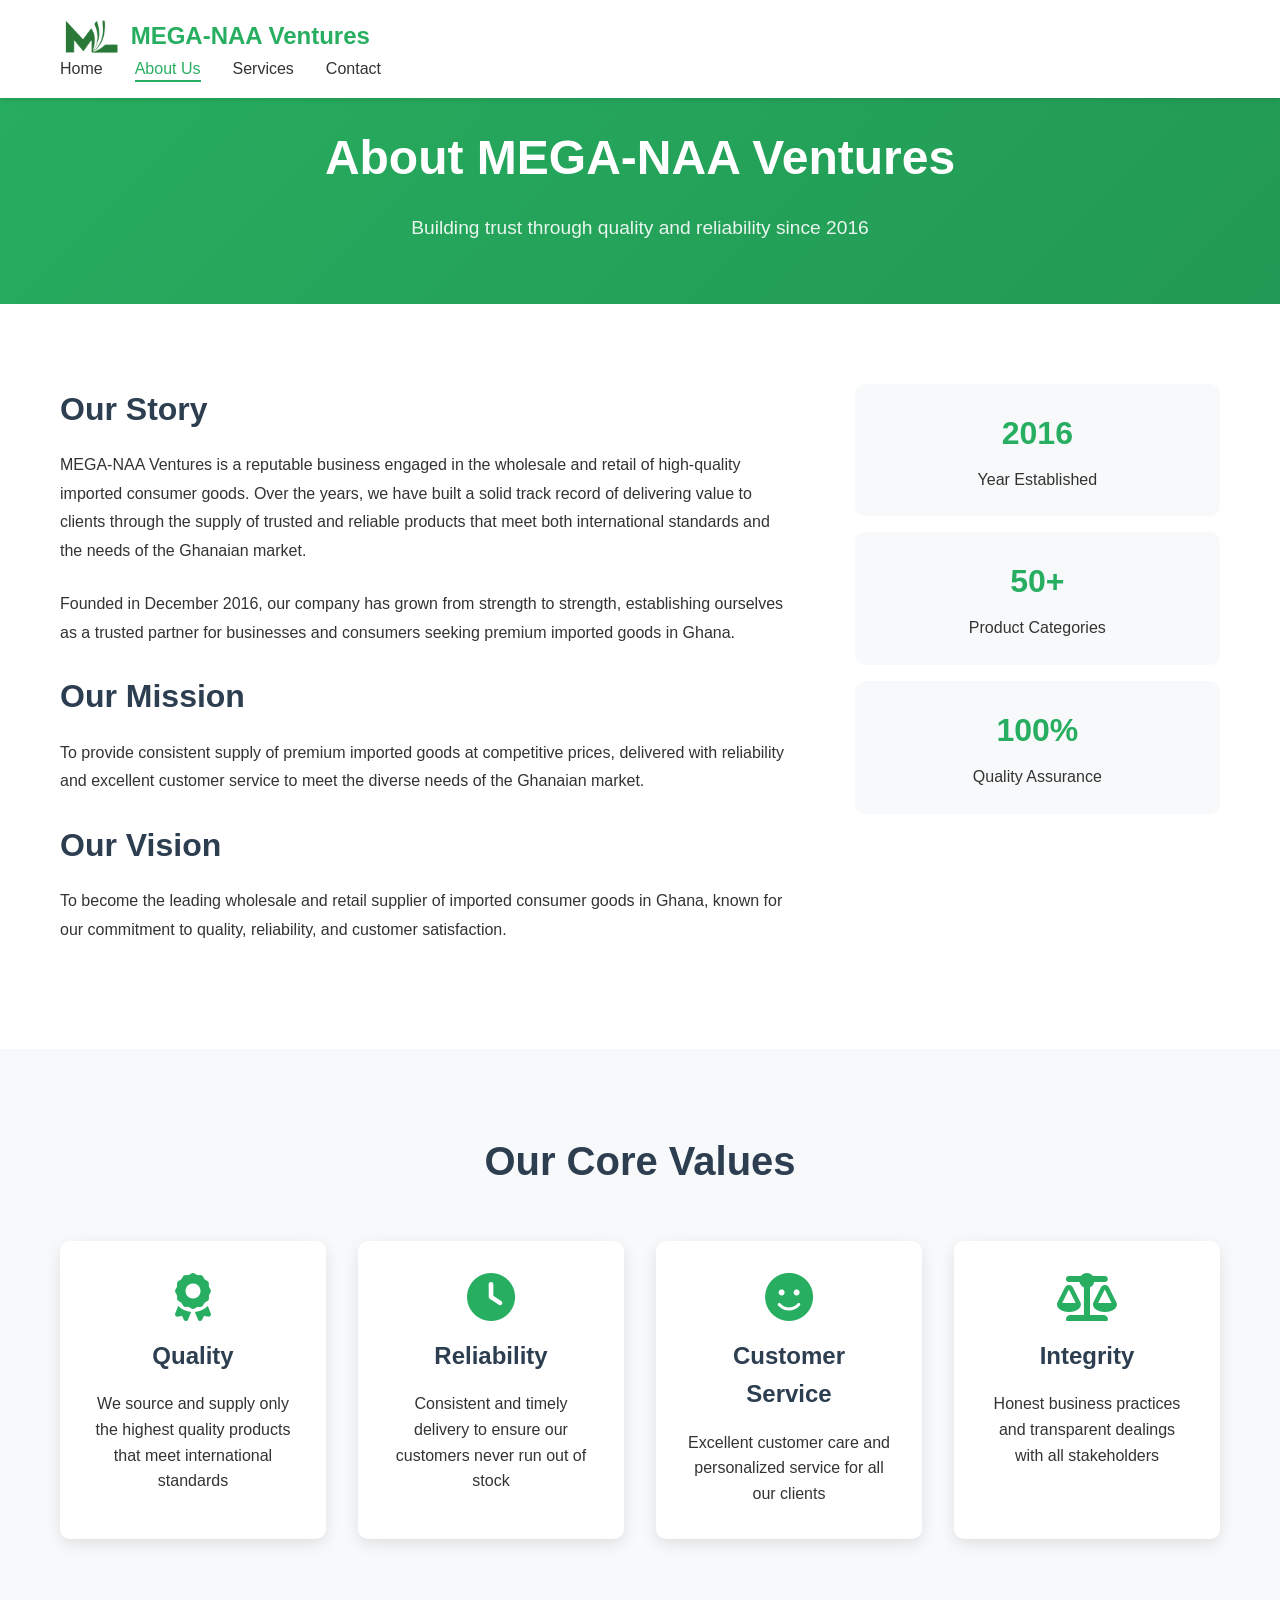
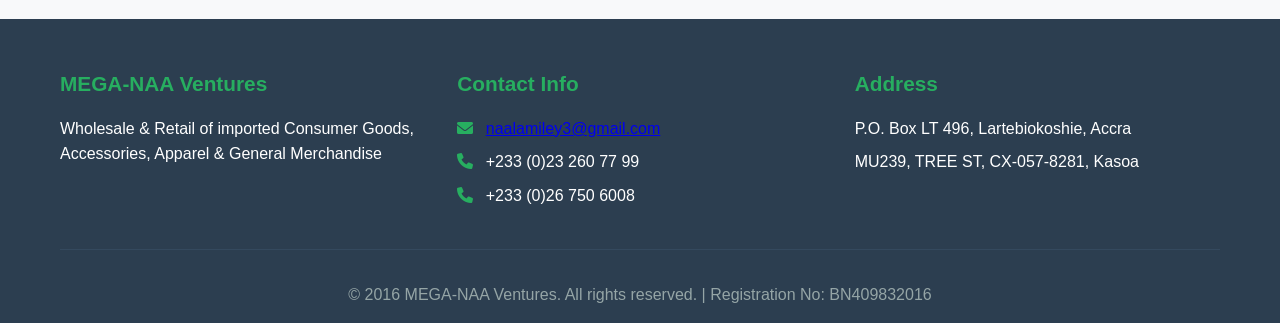
==== commit 302dfbff: "Update contact information and styling - Update WhatsApp number to use 023 number (+233 (0)23 260 77" ====
--- a/about.html
+++ b/about.html
@@ -6,6 +6,7 @@
     <title>About Us - MEGA-NAA Ventures</title>
     <link rel="stylesheet" href="css/style.css">
     <link href="https://cdnjs.cloudflare.com/ajax/libs/font-awesome/6.0.0/css/all.min.css" rel="stylesheet">
+    <link rel="icon" type="image/png" href="assets/logo.png">
 </head>
 <body>
     <header>
@@ -110,7 +111,7 @@
                 </div>
                 <div class="footer-section">
                     <h3>Contact Info</h3>
-                    <p><i class="fas fa-envelope"></i> naalamiley3@gmail.com</p>
+                    <p><i class="fas fa-envelope"></i> <a href="mailto:naalamiley3@gmail.com" class="email-link">naalamiley3@gmail.com</a></p>
                     <p><i class="fas fa-phone"></i> +233 (0)23 260 77 99</p>
                     <p><i class="fas fa-phone"></i> +233 (0)26 750 6008</p>
                 </div>
--- a/css/style.css
+++ b/css/style.css
@@ -21,7 +21,7 @@
 /* Header and Navigation */
 header {
     background: #fff;
-    box-shadow: 0 2px 5px rgba(0,0,0,0.1);
+    box-shadow: 0 2px 5px rgba(0, 0, 0, 0.1);
     position: fixed;
     width: 100%;
     top: 0;
@@ -292,15 +292,224 @@
     color: #2c3e50;
 }
 
+/* Featured Categories Section */
+.featured-categories {
+    padding: 80px 0;
+    background: linear-gradient(135deg, #f8f9fa 0%, #e8f5e8 100%);
+    position: relative;
+}
+
+.featured-categories h2 {
+    text-align: center;
+    font-size: 2.5rem;
+    margin-bottom: 3rem;
+    color: #2c3e50;
+    position: relative;
+}
+
+.featured-categories h2::after {
+    content: '';
+    position: absolute;
+    bottom: -10px;
+    left: 50%;
+    transform: translateX(-50%);
+    width: 60px;
+    height: 4px;
+    background: #27ae60;
+    border-radius: 2px;
+}
+
+.categories-grid {
+    display: grid;
+    grid-template-columns: repeat(auto-fit, minmax(280px, 1fr));
+    gap: 2rem;
+    margin-top: 2rem;
+}
+
+.category-card {
+    background: white;
+    border-radius: 15px;
+    padding: 2rem;
+    text-align: center;
+    box-shadow: 0 10px 30px rgba(0, 0, 0, 0.1);
+    transition: all 0.3s ease;
+    position: relative;
+    overflow: hidden;
+}
+
+.category-card::before {
+    content: '';
+    position: absolute;
+    top: 0;
+    left: 0;
+    right: 0;
+    height: 4px;
+    background: linear-gradient(90deg, #27ae60, #2ecc71);
+    transform: scaleX(0);
+    transition: transform 0.3s ease;
+}
+
+.category-card:hover::before {
+    transform: scaleX(1);
+}
+
+.category-card:hover {
+    transform: translateY(-10px);
+    box-shadow: 0 15px 40px rgba(0, 0, 0, 0.15);
+}
+
+.category-icon {
+    width: 80px;
+    height: 80px;
+    border-radius: 50%;
+    display: flex;
+    align-items: center;
+    justify-content: center;
+    margin: 0 auto 1.5rem;
+    overflow: hidden;
+    position: relative;
+    background: linear-gradient(135deg, #27ae60, #2ecc71);
+    box-shadow: 0 8px 25px rgba(39, 174, 96, 0.3);
+}
+
+.category-icon i {
+    font-size: 2rem;
+    color: white;
+}
+
+.category-img {
+    width: 100%;
+    height: 100%;
+    object-fit: cover;
+    border-radius: 50%;
+    transition: transform 0.3s ease;
+}
+
+.category-img:hover {
+    transform: scale(1.1);
+}
+
+.category-card h3 {
+    font-size: 1.5rem;
+    margin-bottom: 1rem;
+    color: #2c3e50;
+    font-weight: 600;
+}
+
+.category-card p {
+    color: #7f8c8d;
+    font-size: 1rem;
+    line-height: 1.6;
+    margin-bottom: 0;
+}
+
 /* Individual Products Section */
 .individual-products {
     padding: 120px 0;
-    background: linear-gradient(135deg, #f8f9fa 0%, #e8f5e8 100%);
     position: relative;
     overflow: hidden;
-    min-height: 100vh;
-    height: auto;
-}
+    min-height: 900px;
+}
+
+
+/* Show slideshow on all devices */
+.mobile-slideshow {
+    display: block;
+}
+
+/* Horizontal PC Slideshow - 3 slides visible */
+@media (min-width: 769px) {
+    .mobile-slideshow {
+        max-width: 1200px;
+        margin: 0 auto;
+        overflow: hidden;
+        position: relative;
+        padding-bottom: 50px;
+        /* Space for dots */
+    }
+
+    .slideshow-track {
+        display: flex;
+        transition: transform 0.5s ease-in-out;
+        gap: 20px;
+        align-items: stretch;
+        padding: 50px 0;
+    }
+
+    .slide-item {
+        flex: 0 0 calc(33.333% - 14px);
+        opacity: 0.7;
+        transform: scale(0.95);
+        display: flex;
+        align-items: center;
+        justify-content: center;
+        transition: all 0.5s ease-in-out;
+        z-index: 1;
+    }
+
+    .slide-item.active {
+        opacity: 1;
+        transform: scale(1.1) translateY(-2%);
+        z-index: 10;
+        box-shadow: 0 15px 50px rgba(0, 0, 0, 0.3);
+        border-radius: 12px;
+    }
+
+    .slide-item .img-wrapper {
+        width: 100%;
+        padding: 10px;
+        background: rgba(255, 255, 255, 0.1);
+        border-radius: 12px;
+        backdrop-filter: blur(5px);
+        border: 1px solid rgba(255, 255, 255, 0.2);
+        box-shadow: 0 8px 32px rgba(0, 0, 0, 0.1);
+    }
+
+    .slide-item img {
+        width: 100%;
+        height: 100%;
+        object-fit: cover;
+        border-radius: 8px;
+        display: block;
+    }
+
+    .slideshow-dots {
+        position: absolute;
+        bottom: 10px;
+        left: 50%;
+        transform: translateX(-50%);
+        display: flex;
+        gap: 10px;
+        z-index: 10;
+        background: rgba(0, 0, 0, 0.3);
+        padding: 8px 15px;
+        border-radius: 20px;
+        backdrop-filter: blur(10px);
+    }
+
+    .dot {
+        width: 10px;
+        height: 10px;
+        border-radius: 50%;
+        background: rgba(255, 255, 255, 0.4);
+        cursor: pointer;
+        transition: all 0.3s ease;
+        border: 1px solid rgba(255, 255, 255, 0.3);
+    }
+
+    .dot:hover {
+        background: rgba(255, 255, 255, 0.6);
+        transform: scale(1.1);
+    }
+
+    .dot.active {
+        background: white;
+        transform: scale(1.2);
+        box-shadow: 0 0 10px rgba(255, 255, 255, 0.5);
+        border-color: white;
+    }
+}
+
 
 .individual-products h2 {
     text-align: center;
@@ -311,116 +520,7 @@
     z-index: 5;
 }
 
-.scattered-img {
-    position: absolute;
-    cursor: pointer;
-    transition: all 0.4s cubic-bezier(0.4, 0, 0.2, 1);
-    z-index: 10;
-}
-
-.scattered-img .img-wrapper {
-    display: inline-block;
-    padding: 15px;
-    overflow: hidden;
-    border-radius: 12px;
-    filter: drop-shadow(0 8px 25px rgba(0,0,0,0.15));
-    backdrop-filter: blur(3px);
-    -webkit-backdrop-filter: blur(3px);
-    background: rgba(255, 255, 255, 0.15);
-    border: 1px solid rgba(255, 255, 255, 0.25);
-}
-
-.scattered-img img {
-    display: block;
-    width: auto;
-    height: auto;
-    max-width: 300px;
-    max-height: 300px;
-    border-radius: 12px;
-}
-
-.scattered-img:hover {
-    transform: scale(1.08) translateY(-8px) rotate(0deg) !important;
-    filter: drop-shadow(0 12px 35px rgba(0,0,0,0.25));
-    backdrop-filter: blur(6px);
-    -webkit-backdrop-filter: blur(6px);
-    background: rgba(255, 255, 255, 0.25);
-    border: 1px solid rgba(255, 255, 255, 0.35);
-    z-index: 10;
-}
-
-/* Haphazard positioning for each image */
-.img-1 {
-    top: 120px;
-    left: 5%;
-    width: 180px;
-    height: 220px;
-    transform: rotate(-10deg);
-    z-index: 1;
-}
-
-.img-2 {
-    top: 150px;
-    right: 8%;
-    width: 200px;
-    height: 180px;
-    transform: rotate(6deg);
-    z-index: 1;
-}
-
-.img-3 {
-    top: 210px;
-    left: 20%;
-    width: 210px;
-    height: 190px;
-    transform: rotate(-2deg);
-    z-index: 1;
-}
-
-.img-4 {
-    top: 110px;
-    left: 40%;
-    width: 190px;
-    height: 200px;
-    transform: rotate(12deg);
-    z-index: 1;
-}
-
-.img-5 {
-    bottom: 100px;
-    right: 5%;
-    width: 200px;
-    height: 180px;
-    transform: rotate(-6deg);
-    z-index: 1;
-}
-
-.img-6 {
-    bottom: 120px;
-    left: 12%;
-    width: 180px;
-    height: 190px;
-    transform: rotate(4deg);
-    z-index: 1;
-}
-
-.img-7 {
-    top: 250px;
-    right: 18%;
-    width: 190px;
-    height: 170px;
-    transform: rotate(-12deg);
-    z-index: 1;
-}
-
-.img-8 {
-    bottom: 60px;
-    left: 30%;
-    width: 210px;
-    height: 180px;
-    transform: rotate(8deg);
-    z-index: 1;
-}
+
 
 
 
@@ -450,8 +550,15 @@
 }
 
 @keyframes float {
-    0%, 100% { transform: translateY(0px) rotate(0deg); }
-    50% { transform: translateY(-20px) rotate(180deg); }
+
+    0%,
+    100% {
+        transform: translateY(0px) rotate(0deg);
+    }
+
+    50% {
+        transform: translateY(-20px) rotate(180deg);
+    }
 }
 
 /* CTA Section */
@@ -557,7 +664,7 @@
     padding: 2rem;
     border-radius: 10px;
     text-align: center;
-    box-shadow: 0 5px 15px rgba(0,0,0,0.1);
+    box-shadow: 0 5px 15px rgba(0, 0, 0, 0.1);
 }
 
 .value-card i {
@@ -712,7 +819,7 @@
     padding: 2rem;
     border-radius: 10px;
     text-align: center;
-    box-shadow: 0 5px 15px rgba(0,0,0,0.1);
+    box-shadow: 0 5px 15px rgba(0, 0, 0, 0.1);
 }
 
 .category-icon {
@@ -894,7 +1001,7 @@
     background: white;
     border-radius: 10px;
     overflow: hidden;
-    box-shadow: 0 10px 30px rgba(0,0,0,0.1);
+    box-shadow: 0 10px 30px rgba(0, 0, 0, 0.1);
     margin-bottom: 2rem;
 }
 
@@ -924,7 +1031,6 @@
 /* Quick Response Section */
 .quick-response {
     padding: 80px 0;
-    background: white;
 }
 
 .response-card {
@@ -984,23 +1090,17 @@
     animation: whatsapp-pulse 2s infinite;
 }
 
-.whatsapp-float:hover {
-    transform: scale(1.1);
-    box-shadow: 0 6px 20px rgba(37, 211, 102, 0.6);
-    background: #128C7E;
-}
-
-.whatsapp-float:active {
-    transform: scale(0.95);
-}
+
 
 @keyframes whatsapp-pulse {
     0% {
         box-shadow: 0 4px 12px rgba(37, 211, 102, 0.4);
     }
+
     50% {
         box-shadow: 0 4px 20px rgba(37, 211, 102, 0.6);
     }
+
     100% {
         box-shadow: 0 4px 12px rgba(37, 211, 102, 0.4);
     }
@@ -1048,6 +1148,7 @@
         opacity: 0;
         transform: translateY(30px);
     }
+
     to {
         opacity: 1;
         transform: translateY(0);
@@ -1069,7 +1170,7 @@
         width: 100%;
         text-align: center;
         transition: 0.3s;
-        box-shadow: 0 10px 27px rgba(0,0,0,0.05);
+        box-shadow: 0 10px 27px rgba(0, 0, 0, 0.05);
         padding: 2rem 0;
     }
 
@@ -1139,11 +1240,36 @@
         font-size: 2rem;
     }
 
+    /* Featured Categories Mobile Styles */
+    .featured-categories {
+        padding: 60px 0;
+    }
+
+    .featured-categories h2 {
+        font-size: 2rem;
+        margin-bottom: 2rem;
+    }
+
+    .categories-grid {
+        grid-template-columns: repeat(auto-fit, minmax(250px, 1fr));
+        gap: 1.5rem;
+    }
+
+    .category-card {
+        padding: 1.5rem;
+    }
+
+    .category-icon {
+        width: 70px;
+        height: 70px;
+        margin: 0 auto 1rem;
+    }
+
     /* Individual Products Mobile Styles */
     .individual-products {
         padding: 60px 0;
-        min-height: auto;
         overflow: hidden;
+        min-height: 1200px;
     }
 
     .individual-products h2 {
@@ -1151,16 +1277,9 @@
         margin-bottom: 2rem;
     }
 
-    /* Mobile Slideshow Container */
+    /* Show slideshow on mobile */
     .mobile-slideshow {
-        position: relative;
-        width: 100%;
-        max-width: 400px;
-        height: 250px;
-        margin: 20px auto;
-        overflow: hidden;
-        border-radius: 15px;
-        background: linear-gradient(135deg, #f8f9fa 0%, #e8f5e8 100%);
+        display: block;
     }
 
     .slideshow-track {
@@ -1170,12 +1289,12 @@
         display: flex;
         flex-direction: column;
         transition: transform 0.5s ease-in-out;
+
     }
 
     .slide-item {
         position: absolute;
         width: 90%;
-        height: 200px;
         left: 5%;
         top: 25px;
         opacity: 0;
@@ -1183,7 +1302,7 @@
         transition: all 0.5s ease-in-out;
         border-radius: 12px;
         overflow: hidden;
-        box-shadow: 0 8px 25px rgba(0,0,0,0.15);
+        box-shadow: 0 8px 25px rgba(0, 0, 0, 0.15);
         backdrop-filter: blur(3px);
         -webkit-backdrop-filter: blur(3px);
         background: rgba(255, 255, 255, 0.15);
@@ -1200,7 +1319,7 @@
         padding: 15px;
         overflow: hidden;
         border-radius: 12px;
-        filter: drop-shadow(0 8px 25px rgba(0,0,0,0.15));
+        filter: drop-shadow(0 8px 25px rgba(0, 0, 0, 0.15));
         backdrop-filter: blur(3px);
         -webkit-backdrop-filter: blur(3px);
         background: rgba(255, 255, 255, 0.15);
@@ -1209,15 +1328,11 @@
 
     .slide-item img {
         display: block;
-        width: 80vw;
+        width: 100%;
         height: 100%;
         border-radius: 12px;
     }
 
-    /* Hide scattered images on mobile */
-    .scattered-img {
-        display: none !important;
-    }
 
     /* Slideshow Navigation Dots */
     .slideshow-dots {
@@ -1299,4 +1414,4 @@
         bottom: 20px;
         right: 20px;
     }
-}
+}
